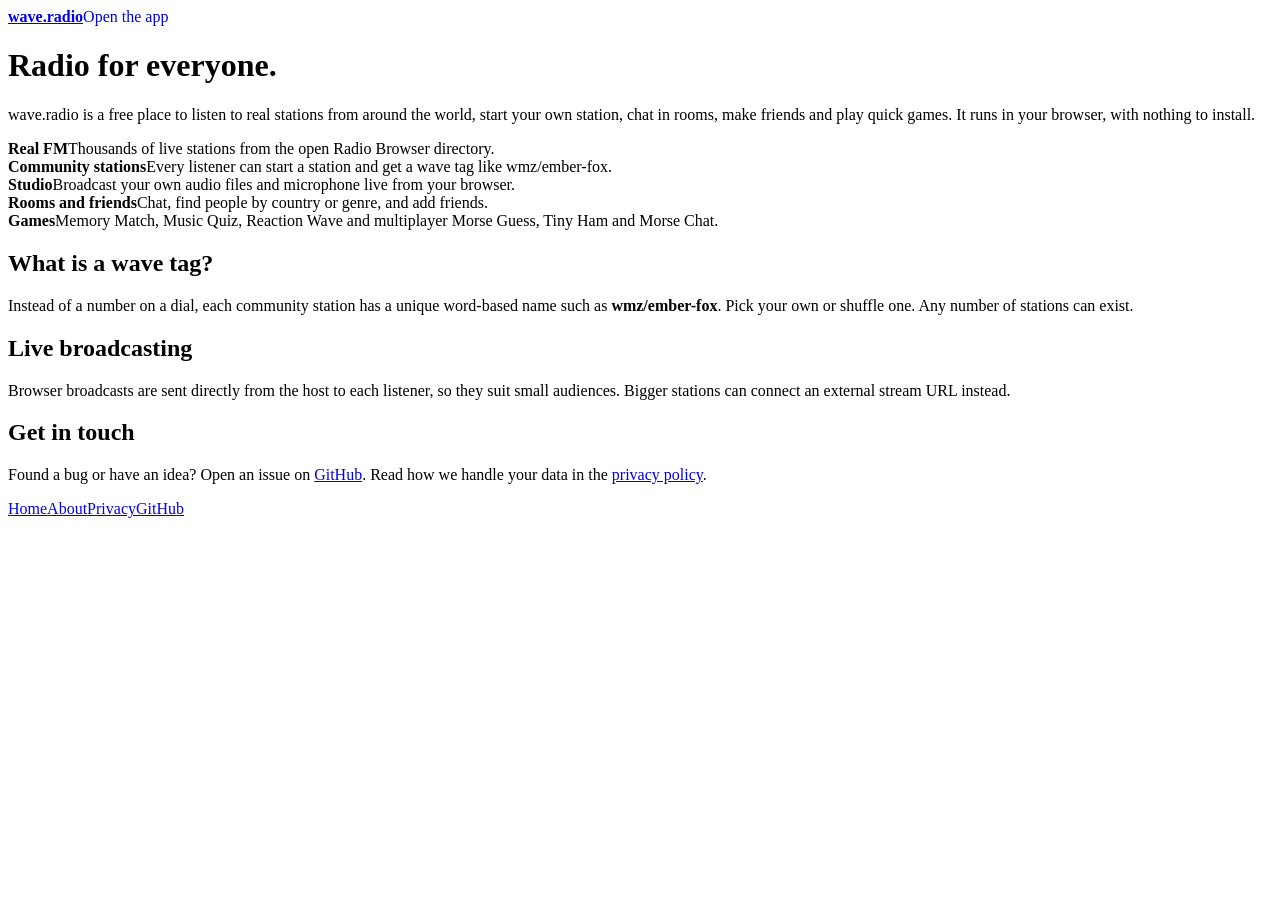
==== about.html @ 7b40af68 "Add files via upload" ====
<!DOCTYPE html>
<html lang="en">
<head>
<meta charset="utf-8">
<meta name="viewport" content="width=device-width, initial-scale=1, viewport-fit=cover">
<title>About · wave.radio</title>
<link rel="icon" href="assets/favicon.svg" type="image/svg+xml">
<link href="https://fonts.googleapis.com/css2?family=Bricolage+Grotesque:wght@600;800&family=DM+Sans:wght@400;500;700&display=swap" rel="stylesheet">
<link rel="stylesheet" href="css/style.css">
<link rel="stylesheet" href="css/animations.css">
<link rel="stylesheet" href="css/pages.css">
</head>
<body>
<div class="ph"><a href="index.html" aria-label="Back to wave.radio"><img src="assets/logo.svg" alt=""></a><b><a href="index.html">wave.radio</a></b><a class="btn sm" href="index.html" style="text-decoration:none">Open the app</a></div>
<main class="page">
<h1>Radio for everyone.</h1>
<p>wave.radio is a free place to listen to real stations from around the world, start your own station, chat in rooms, make friends and play quick games. It runs in your browser, with nothing to install.</p>
<div class="feats">
<div class="feat"><b>Real FM</b><span>Thousands of live stations from the open Radio Browser directory.</span></div>
<div class="feat"><b>Community stations</b><span>Every listener can start a station and get a wave tag like wmz/ember-fox.</span></div>
<div class="feat"><b>Studio</b><span>Broadcast your own audio files and microphone live from your browser.</span></div>
<div class="feat"><b>Rooms and friends</b><span>Chat, find people by country or genre, and add friends.</span></div>
<div class="feat"><b>Games</b><span>Memory Match, Music Quiz, Reaction Wave and multiplayer Morse Guess, Tiny Ham and Morse Chat.</span></div>
</div>
<h2>What is a wave tag?</h2>
<p>Instead of a number on a dial, each community station has a unique word-based name such as <b>wmz/ember-fox</b>. Pick your own or shuffle one. Any number of stations can exist.</p>
<h2>Live broadcasting</h2>
<p>Browser broadcasts are sent directly from the host to each listener, so they suit small audiences. Bigger stations can connect an external stream URL instead.</p>
<h2>Get in touch</h2>
<p>Found a bug or have an idea? Open an issue on <a href="https://github.com/adarshadada/Music-website/issues">GitHub</a>. Read how we handle your data in the <a href="privacy.html">privacy policy</a>.</p>
</main>
<div class="foot"><a href="index.html">Home</a><a href="about.html">About</a><a href="privacy.html">Privacy</a><a href="https://github.com/adarshadada/Music-website">GitHub</a></div>
</body>
</html>
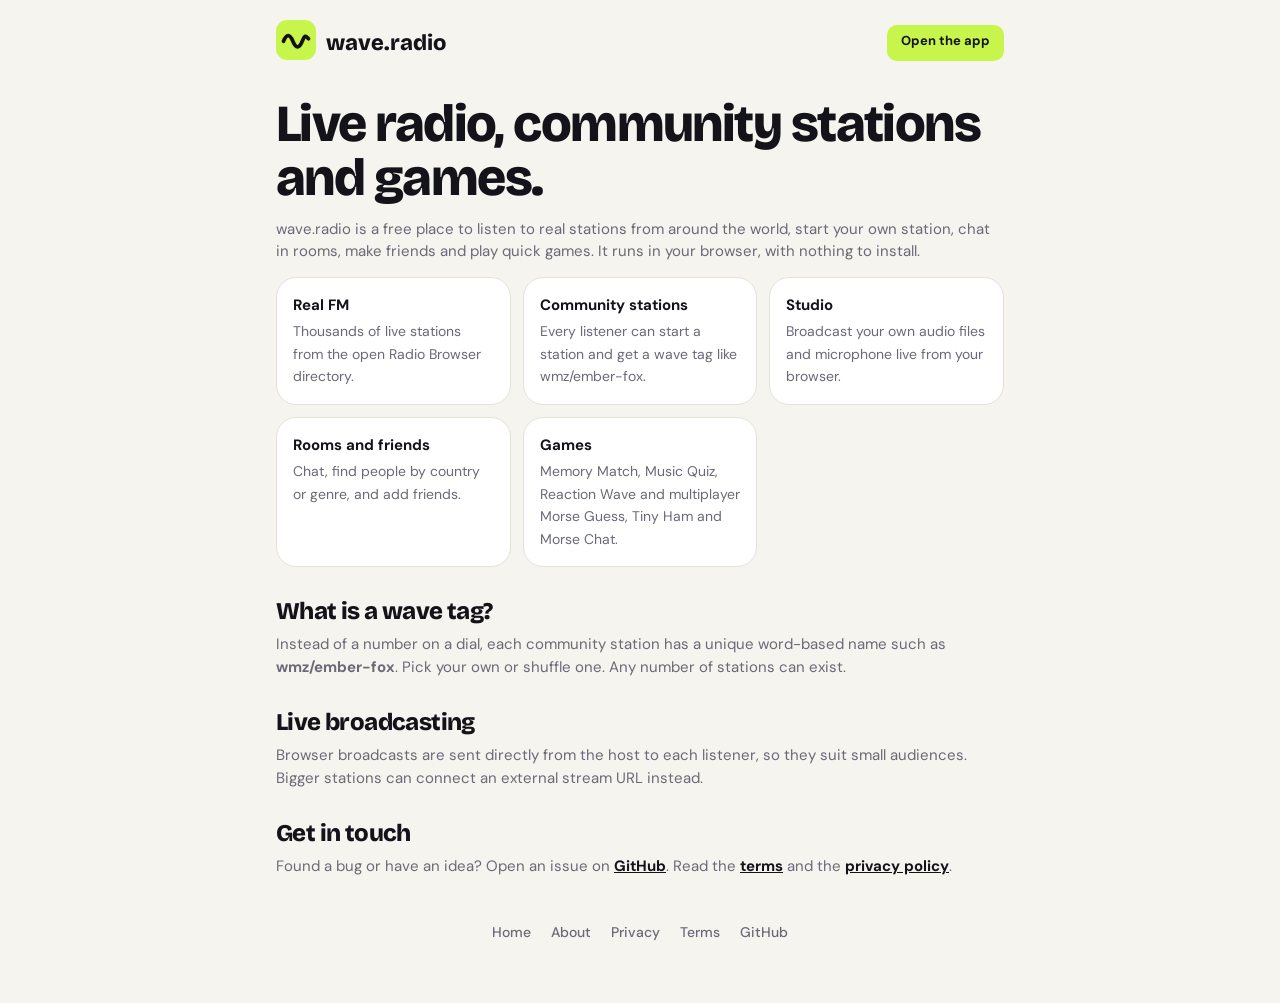
==== commit 62437ee7: "Unzip project" ====
--- a/about.html
+++ b/about.html
@@ -5,6 +5,8 @@
 <meta name="viewport" content="width=device-width, initial-scale=1, viewport-fit=cover">
 <title>About · wave.radio</title>
 <link rel="icon" href="assets/favicon.svg" type="image/svg+xml">
+<link rel="icon" href="assets/favicon-32.png" sizes="32x32" type="image/png">
+<link rel="apple-touch-icon" href="assets/apple-touch-icon.png">
 <link href="https://fonts.googleapis.com/css2?family=Bricolage+Grotesque:wght@600;800&family=DM+Sans:wght@400;500;700&display=swap" rel="stylesheet">
 <link rel="stylesheet" href="css/style.css">
 <link rel="stylesheet" href="css/animations.css">
@@ -13,7 +15,7 @@
 <body>
 <div class="ph"><a href="index.html" aria-label="Back to wave.radio"><img src="assets/logo.svg" alt=""></a><b><a href="index.html">wave.radio</a></b><a class="btn sm" href="index.html" style="text-decoration:none">Open the app</a></div>
 <main class="page">
-<h1>Radio for everyone.</h1>
+<h1>Live radio, community stations and games.</h1>
 <p>wave.radio is a free place to listen to real stations from around the world, start your own station, chat in rooms, make friends and play quick games. It runs in your browser, with nothing to install.</p>
 <div class="feats">
 <div class="feat"><b>Real FM</b><span>Thousands of live stations from the open Radio Browser directory.</span></div>
@@ -27,8 +29,8 @@
 <h2>Live broadcasting</h2>
 <p>Browser broadcasts are sent directly from the host to each listener, so they suit small audiences. Bigger stations can connect an external stream URL instead.</p>
 <h2>Get in touch</h2>
-<p>Found a bug or have an idea? Open an issue on <a href="https://github.com/adarshadada/Music-website/issues">GitHub</a>. Read how we handle your data in the <a href="privacy.html">privacy policy</a>.</p>
+<p>Found a bug or have an idea? Open an issue on <a href="https://github.com/adarshadada/Music-website/issues">GitHub</a>. Read the <a href="terms.html">terms</a> and the <a href="privacy.html">privacy policy</a>.</p>
 </main>
-<div class="foot"><a href="index.html">Home</a><a href="about.html">About</a><a href="privacy.html">Privacy</a><a href="https://github.com/adarshadada/Music-website">GitHub</a></div>
+<div class="foot"><a href="index.html">Home</a><a href="about.html">About</a><a href="privacy.html">Privacy</a><a href="terms.html">Terms</a><a href="https://github.com/adarshadada/Music-website">GitHub</a></div>
 </body>
 </html>
--- a/css/style.css
+++ b/css/style.css
@@ -0,0 +1,179 @@
+/* wave.radio · style.css
+   Base styles. Mobile first: this file is the phone layout.
+   Load order in index.html: style.css, animations.css, website.css (wide screens). */
+
+:root{--bg:#f5f4ef;--card:#fff;--ink:#14131a;--mute:#6b6977;--line:#e4e2da;--accent:#c8f54b;--on:#14131a}
+@media (prefers-color-scheme:dark){:root:not([data-theme="light"]){--bg:#0c0c10;--card:#16161c;--ink:#f3f2f7;--mute:#9694a3;--line:#26262f}}
+:root[data-theme="dark"]{--bg:#0c0c10;--card:#16161c;--ink:#f3f2f7;--mute:#9694a3;--line:#26262f}
+*{box-sizing:border-box;margin:0}
+:root{padding-top:env(safe-area-inset-top,0px)}
+html{scroll-padding-top:env(safe-area-inset-top,0px)}
+body{background:var(--bg);color:var(--ink);font:400 15px/1.5 'DM Sans',system-ui,sans-serif;max-width:900px;margin:auto;padding:14px 16px calc(120px + env(safe-area-inset-bottom,0px))}
+h2,.disp{font-family:'Bricolage Grotesque','DM Sans',system-ui,sans-serif;letter-spacing:-.025em}
+button,input,textarea,select{font:inherit;color:inherit}button{cursor:pointer;border:0;background:none}
+:focus-visible{outline:3px solid var(--accent);outline-offset:2px}
+header{display:flex;align-items:center;gap:10px;padding:4px 0 16px}
+.brand{display:flex;align-items:center;gap:10px;font-weight:800;font-size:22px;flex:1}
+.mark{width:38px;height:38px;flex:none}.mark svg,.lg svg,.ban svg,.pv svg{width:100%;height:100%;display:block}
+.btn{background:var(--accent);color:var(--on);font-weight:700;padding:10px 18px;border-radius:10px}
+.btn.ghost{background:transparent;border:1.5px solid var(--line);color:var(--ink)}.btn.sm{padding:6px 14px;font-size:13px}
+.me{display:flex;align-items:center;gap:8px;border:1px solid var(--line);background:var(--card);border-radius:10px;padding:4px 14px 4px 4px;font-weight:500}
+.me.out{padding:8px 16px}.me .mark{width:30px;height:30px;border-radius:50%;overflow:hidden}.me img{width:30px;height:30px;border-radius:50%;object-fit:cover}
+.seg{display:flex;gap:4px;background:var(--card);border:1px solid var(--line);border-radius:14px;padding:4px;margin-bottom:16px}
+.seg button{flex:1;padding:9px 4px;border-radius:10px;font-weight:700;color:var(--mute)}
+.seg button.on{background:var(--accent);color:var(--on)}
+.tab{display:none}.tab.on{display:block}
+.sh{display:flex;align-items:center;gap:10px;margin-bottom:12px}.sh h2{flex:1;font-size:28px}
+.lead{color:var(--mute);margin:-6px 0 14px;max-width:60ch}
+input,textarea,select{width:100%;background:var(--card);border:1.5px solid var(--line);border-radius:14px;padding:11px 14px}
+input[type=color]{padding:2px;height:44px;width:70px;cursor:pointer}input[type=checkbox]{width:auto}input[type=range]{padding:0;accent-color:var(--accent)}
+.chips{display:flex;gap:8px;overflow-x:auto;padding:12px 0 4px;scrollbar-width:none}
+.chips button{flex:none;border-radius:10px;padding:6px 14px;background:var(--card);border:1px solid var(--line);font-weight:500}
+.chips button.on{background:var(--ink);color:var(--bg);border-color:var(--ink)}
+.grid{display:grid;grid-template-columns:repeat(auto-fill,minmax(160px,1fr));gap:12px;margin-top:12px}
+.grid.big{grid-template-columns:repeat(auto-fill,minmax(250px,1fr))}
+.card{background:var(--card);border:1px solid var(--line);border-radius:20px;overflow:hidden;text-align:left;display:flex;flex-direction:column}
+.card.on{border-color:var(--ink);box-shadow:0 0 0 2px var(--ink)}
+.card.real{padding:12px;gap:10px}
+.lg{width:52px;height:52px;border-radius:16px;overflow:hidden;flex:none;background:var(--line)}
+.lg img,.ban img,.pv img{width:100%;height:100%;object-fit:cover;display:block}
+.ban{height:84px;overflow:hidden}
+.cb{padding:0 14px 14px;margin-top:-26px;display:flex;flex-direction:column;gap:3px}
+.cb .lg{border:3px solid var(--card);width:56px;height:56px;margin-bottom:4px}
+.cb b,.real b{line-height:1.25;display:block}.cb span,.real span{color:var(--mute);font-size:13px}
+.cb p{color:var(--mute);font-size:13px;display:-webkit-box;-webkit-line-clamp:2;-webkit-box-orient:vertical;overflow:hidden}
+.tag{font-weight:700;font-size:13px;padding:2px 10px;border-radius:6px;align-self:flex-start;margin-top:2px}
+.live{background:#ff3b5c;color:#fff;font-size:11px;font-weight:700;padding:2px 8px;border-radius:6px;margin-left:6px}
+.row{display:flex;gap:12px;align-items:center;background:var(--card);border:1px solid var(--line);border-radius:18px;padding:12px 14px;margin-bottom:10px;width:100%;text-align:left}
+.row .t{flex:1;min-width:0}.row b{display:block}.row span{color:var(--mute);font-size:13px}
+.hash{width:44px;height:44px;border-radius:14px;background:var(--accent);color:var(--on);display:grid;place-items:center;font-weight:800;flex:none}
+.empty,.note{color:var(--mute);padding:16px;border:1.5px dashed var(--line);border-radius:18px}
+.more{display:block;margin:16px auto 0}
+.studio{background:var(--card);border:1px solid var(--line);border-radius:24px;overflow:hidden}
+.studio .ban{height:130px}.studio .in{padding:0 18px 18px;margin-top:-34px}.studio .lg{border:4px solid var(--card);width:72px;height:72px;border-radius:22px}
+.panel{border:1px solid var(--line);border-radius:18px;padding:14px;margin-top:14px}
+.panel h3{font-size:16px;margin-bottom:8px}
+.ctl{display:flex;gap:10px;align-items:center;flex-wrap:wrap;margin-top:8px}
+.q{display:flex;align-items:center;gap:8px;padding:8px 0;border-top:1px solid var(--line)}.q span{flex:1;overflow:hidden;text-overflow:ellipsis;white-space:nowrap}
+.player{position:fixed;left:12px;right:12px;bottom:calc(10px + env(safe-area-inset-bottom,0px));max-width:876px;margin:auto;background:var(--ink);color:var(--bg);border-radius:22px;padding:10px 12px;display:none;align-items:center;gap:12px}
+.player.on{display:flex}.player .lg{width:46px;height:46px;border-radius:14px}.player .t{flex:1;min-width:0}
+.player b,.player small{display:block;white-space:nowrap;overflow:hidden;text-overflow:ellipsis}.player small{opacity:.65;font-size:12px}
+.player button.pb{width:44px;height:44px;border-radius:12px;background:var(--accent);color:var(--on);font-weight:800}
+.player button.sb{color:var(--bg);opacity:.8;padding:8px;font-weight:700}
+#toast{position:fixed;left:0;right:0;bottom:calc(86px + env(safe-area-inset-bottom,0px));text-align:center;pointer-events:none}
+#toast span{background:var(--card);border:1px solid var(--line);padding:8px 16px;border-radius:10px;display:none}
+dialog{border:0;border-radius:26px;background:var(--bg);color:var(--ink);padding:22px;width:min(480px,calc(100vw - 24px));max-height:90vh}
+dialog::backdrop{background:rgba(8,8,12,.7)}dialog h3{font-size:24px;margin-bottom:6px}
+label{display:block;font-weight:500;margin:14px 0 5px;font-size:14px}
+.acts{display:flex;gap:10px;margin-top:18px;justify-content:flex-end}
+.msg{font-size:13px;color:var(--mute);margin-top:8px}
+.vh{position:fixed;left:-9999px;width:1px;height:1px;opacity:0}
+.imgf{display:flex;gap:12px;align-items:center}.pv{border-radius:16px;overflow:hidden;background:var(--line);flex:none}
+.imgf.a .pv{width:72px;height:72px}.imgf.b .pv{width:150px;height:56px}.ib{display:flex;gap:8px;flex-wrap:wrap}
+.two{display:flex;gap:10px}.two>*{flex:1}.two>.fit{flex:none}
+.chat{height:260px;overflow:auto;background:var(--card);border:1px solid var(--line);border-radius:18px;padding:10px;display:flex;flex-direction:column;gap:6px}
+.chat p{max-width:85%;background:var(--bg);padding:6px 12px;border-radius:16px;border:1px solid var(--line)}
+.chat p.me{align-self:flex-end;background:var(--accent);color:var(--on);border-color:var(--accent)}
+.chat p i{display:block;font-size:11px;opacity:.65;font-style:normal}
+.seg{position:sticky;top:8px;z-index:5}
+.card,.row,.btn,.chips button{transition:transform .15s,border-color .15s,background .15s}
+.card:hover,.row:hover{transform:translateY(-2px);border-color:var(--ink)}
+.btn:active{transform:scale(.97)}
+.sh h2{font-size:34px;line-height:1.05}
+.onair{display:flex;gap:10px;overflow-x:auto;padding:2px 0 12px;scrollbar-width:none}.onair:empty{display:none}
+.onair button{flex:none;display:flex;align-items:center;gap:10px;background:var(--card);border:1px solid var(--line);border-radius:10px;padding:5px 16px 5px 5px;font-weight:500}
+.onair .lg{display:block;width:34px;height:34px;border-radius:50%}
+.dot{width:9px;height:9px;border-radius:50%;background:#ff3b5c;animation:pulse 1.4s infinite;flex:none}
+@keyframes pulse{50%{opacity:.25}}
+.eq{display:none;gap:3px;align-items:flex-end;height:18px}.player.playing .eq{display:flex}
+.eq i{width:3px;height:4px;background:var(--accent);border-radius:2px;animation:eq .9s ease-in-out infinite alternate}
+.eq i:nth-child(2){animation-delay:.2s}.eq i:nth-child(3){animation-delay:.4s}.eq i:nth-child(4){animation-delay:.1s}
+@keyframes eq{to{height:18px}}
+.onbar{display:flex;align-items:center;gap:12px;background:var(--ink);color:var(--bg);border-radius:18px;padding:12px 14px;margin-top:14px}
+.onbar.off{background:var(--card);color:var(--ink);border:1px solid var(--line)}.onbar.off .dot{background:var(--mute);animation:none}
+.onbar b{flex:1}
+.tog{display:flex;gap:12px;align-items:flex-start;margin:12px 0 0;padding:12px 14px;border:1px solid var(--line);border-radius:16px;cursor:pointer;font-weight:500}
+.tog input{width:20px;height:20px;margin-top:2px;accent-color:var(--accent);flex:none}
+.tog small{display:block;color:var(--mute);font-weight:400}
+.onbar{flex-wrap:wrap}.onbar .btn{margin-left:auto}
+@media (max-width:480px){.onbar .btn{width:100%;padding:12px;margin-top:4px}}
+.seg button{font-size:13px}
+.player button.up{color:var(--bg);border:1.5px solid currentColor;border-radius:10px;padding:6px 12px;font-weight:700}
+.player button.up.on{background:var(--accent);color:var(--on);border-color:var(--accent)}
+.pf{display:grid;grid-template-columns:1fr 1fr;gap:10px;margin-top:10px}
+.prow{display:flex;gap:12px;align-items:center;background:var(--card);border:1px solid var(--line);border-radius:20px;padding:12px;margin-bottom:10px}
+.prow .av{width:52px;height:52px;border-radius:50%;overflow:hidden;flex:none;background:var(--line)}
+.prow .av svg,.prow .av img{width:100%;height:100%;object-fit:cover;display:block}
+.prow .t{flex:1;min-width:0}.prow small{color:var(--mute);display:block;overflow:hidden;text-overflow:ellipsis;white-space:nowrap}
+.acts2{display:flex;flex-direction:column;gap:6px}
+body{padding-bottom:calc(190px + env(safe-area-inset-bottom,0px))}
+.seg{position:fixed;left:50%;transform:translateX(-50%);bottom:0;top:auto;width:100%;max-width:900px;z-index:20;margin:0;border-radius:0;border:0;border-top:1px solid var(--line);background:var(--card);padding:6px 6px calc(6px + env(safe-area-inset-bottom,0px));gap:2px}
+.seg button{display:flex;flex-direction:column;align-items:center;gap:3px;font-size:11px;border-radius:14px;padding:4px 0;background:none;color:var(--mute)}
+.seg button svg{width:22px;height:22px;box-sizing:content-box;padding:4px 14px;border-radius:10px}
+.seg button.on{background:none;color:var(--ink)}.seg button.on svg{background:var(--accent);color:var(--on)}
+.player{bottom:calc(76px + env(safe-area-inset-bottom,0px))}
+#toast{bottom:calc(150px + env(safe-area-inset-bottom,0px))}
+.net{font-size:12px;font-weight:700;padding:4px 10px;border-radius:6px;border:1px solid var(--line)}
+.net.bad{background:#ff3b5c;color:#fff;border-color:#ff3b5c}
+.danger{color:#ff3b5c!important;border-color:#ff3b5c!important}
+body{max-width:720px}.card{border-radius:24px}.sh h2{font-size:36px}.mark{width:42px;height:42px}
+.sub{display:flex;gap:8px;margin:0 0 16px}.sub[hidden]{display:none}
+.sub button{flex:1;padding:10px;border-radius:14px;font-weight:700;color:var(--mute);background:var(--card);border:1px solid var(--line)}
+.sub button.on{background:var(--ink);color:var(--bg);border-color:var(--ink)}
+.hero2{background:var(--accent);color:#14131a;border-radius:30px;padding:24px 22px;position:relative;overflow:hidden}
+.hero2 .decor{position:absolute;right:-30px;top:10px;width:230px;opacity:.12}
+.hero2 small{font-weight:700;opacity:.7}.hero2 h1{font-size:clamp(32px,9vw,46px);line-height:1.05;margin:6px 0 8px;position:relative}
+.hero2 p{max-width:34ch;position:relative}.hero2 .ctl{position:relative;margin-top:16px}
+.btn.dark{background:#14131a;color:#fff}.btn.ghost2{background:transparent;color:#14131a;border:1.5px solid #14131a}
+.sec{display:flex;align-items:baseline;justify-content:space-between;margin:28px 0 12px}.sec h3{font-size:24px}.sec button{color:var(--mute);font-weight:700}
+.hs{display:flex;gap:12px;overflow-x:auto;scrollbar-width:none;margin:0 -16px;padding:0 16px 4px}.hs .card{flex:none;width:210px}.hs .empty{flex:1}
+.gcard{border-radius:26px;padding:18px;display:flex;flex-direction:column;gap:4px;text-align:left;min-height:150px;flex:none}
+.hs .gcard{width:190px}.gcard .ge{font-size:36px}.gcard b{font-size:18px}.gcard small{opacity:.85}.gcard i{font-style:normal;font-weight:700;margin-top:auto;padding-top:8px}
+.ad{border-radius:22px;padding:16px;display:flex;flex-direction:column;gap:6px;margin:18px 0;align-items:flex-start;border:1px solid var(--line)}
+.ad .spon{font-size:11px;font-weight:700;opacity:.7;text-transform:uppercase;letter-spacing:.06em}.ad span{max-width:44ch}
+.mem{display:grid;grid-template-columns:repeat(4,1fr);gap:8px;margin-top:10px}
+.mc{aspect-ratio:1;border-radius:16px;background:var(--card);border:1px solid var(--line);font-size:28px;font-weight:800}
+.mc.up{background:var(--accent);color:#14131a}.mc.ok{background:var(--ink);color:var(--bg)}
+.opt{display:block;width:100%;text-align:left;padding:12px 14px;border-radius:14px;border:1.5px solid var(--line);background:var(--card);margin-bottom:8px;font-weight:500}
+.opt.ok{border-color:#1db954;background:rgba(29,185,84,.18)}.opt.no{border-color:#ff3b5c;background:rgba(255,59,92,.18)}
+.tap{height:230px;border-radius:26px;display:grid;place-items:center;text-align:center;padding:10px;font:800 24px 'Bricolage Grotesque',sans-serif;background:var(--card);border:1px solid var(--line);user-select:none;cursor:pointer}
+.tap.w{background:#ff3b5c;color:#fff}.tap.g{background:var(--accent);color:#14131a}
+.onbar:not(.off){background:#14131a;color:#fff;border:1px solid #2d2d38}
+.onbar .btn{flex:none}
+@media (prefers-reduced-motion:reduce){*{scroll-behavior:auto!important}.dot,.eq i{animation:none!important}}
+
+/* ===== Mobile friendly extras ===== */
+html{-webkit-text-size-adjust:100%;text-size-adjust:100%}
+*{-webkit-tap-highlight-color:transparent}
+button,a,label,select,input,textarea{touch-action:manipulation}
+body{min-height:100vh;min-height:100dvh;overflow-x:hidden;overscroll-behavior-y:none;-webkit-font-smoothing:antialiased}
+img,svg,video{max-width:100%}
+input,select,textarea{font-size:16px}                 /* stops iOS zooming into fields */
+.btn,.chips button,.sub button{min-height:44px}        /* comfortable thumb targets */
+.btn.sm,.b{min-height:36px}
+.seg button{min-height:52px}
+dialog{max-height:88vh;max-height:88dvh;overflow:auto;overscroll-behavior:contain}
+.hs,.chips,.onair,.tabs{-webkit-overflow-scrolling:touch;scroll-snap-type:x proximity}
+.hs>*,.chips>*,.onair>*{scroll-snap-align:start}
+@media (max-width:480px){
+  body{padding-left:14px;padding-right:14px}
+  .grid{grid-template-columns:repeat(2,minmax(0,1fr));gap:10px}
+  .grid.big{grid-template-columns:1fr}
+  .hs{margin:0 -14px;padding:0 14px 4px}
+  .hero2{border-radius:26px;padding:20px 18px}
+  .sh h2{font-size:30px}
+  .acts{flex-direction:column-reverse}.acts .btn{width:100%}
+  .prow{flex-wrap:wrap}.prow .acts2{flex-direction:row;width:100%}
+  .player{left:8px;right:8px;gap:8px}
+}
+@media (max-width:360px){
+  .seg button span{font-size:10px}
+  .brand{font-size:19px}
+}
+@media (orientation:landscape) and (max-height:480px){
+  .seg button{flex-direction:row;justify-content:center;min-height:44px}
+  body{padding-bottom:calc(150px + env(safe-area-inset-bottom,0px))}
+}
+
+/* footer links */
+.foot{display:flex;gap:20px;justify-content:center;flex-wrap:wrap;margin:44px 0 0;color:var(--mute);font-size:14px}.foot a{color:inherit;text-decoration:none;font-weight:500}.foot a:hover{color:var(--ink)}
--- a/css/animations.css
+++ b/css/animations.css
@@ -0,0 +1,54 @@
+/* wave.radio · animations.css
+   Motion only. Respects "reduce motion". Loaded after style.css. */
+:root{--ease:cubic-bezier(.2,.8,.2,1)}
+
+@keyframes tabIn{from{opacity:0;transform:translateY(10px)}to{opacity:1;transform:none}}
+@keyframes rise{from{opacity:0;transform:translateY(14px) scale(.98)}to{opacity:1;transform:none}}
+@keyframes popIn{from{opacity:0;transform:translateY(12px) scale(.96)}to{opacity:1;transform:none}}
+@keyframes fadeIn{from{opacity:0}to{opacity:1}}
+@keyframes slideUp{from{opacity:0;transform:translateY(24px)}to{opacity:1;transform:none}}
+@keyframes drift{from{transform:translateX(0) rotate(0)}to{transform:translateX(-36px) rotate(-2deg)}}
+@keyframes blink{50%{opacity:.5}}
+@keyframes bounce{0%{transform:scale(.92)}60%{transform:scale(1.05)}100%{transform:scale(1)}}
+@keyframes shake{20%,60%{transform:translateX(-6px)}40%,80%{transform:translateX(6px)}}
+@keyframes spin{to{transform:rotate(360deg)}}
+
+/* page + list entrances (backwards fill so hover transforms still work afterwards) */
+.tab.on{animation:fadeIn .2s ease}
+.grid>*,.hs>*,.row,.prow,.q{animation:fadeIn .25s ease backwards}
+
+
+/* dialogs, player, toast */
+dialog[open]{animation:popIn .28s var(--ease)}
+dialog[open]::backdrop{animation:fadeIn .25s ease}
+.player.on{animation:slideUp .35s var(--ease)}
+#toast span{animation:popIn .25s var(--ease)}
+
+/* navigation + buttons */
+.seg button svg{transition:background .25s var(--ease),color .25s var(--ease),transform .2s var(--ease)}
+.seg button:active svg{transform:scale(.86)}
+.sub button{transition:background .2s,color .2s,transform .15s}
+.btn,.b,.chips button{transition:transform .15s var(--ease),filter .15s,background .2s,border-color .2s}
+.btn:active,.b:active,.chips button:active{transform:scale(.96)}
+
+/* live + status */
+.live{animation:blink 1.6s ease-in-out infinite}
+.card.on{animation:bounce .3s var(--ease)}
+.skeleton{background:var(--line);border-radius:16px;min-height:80px;animation:blink 1.2s ease-in-out infinite}
+.spin{animation:spin .8s linear infinite}
+
+/* games */
+.gcard{transition:transform .2s var(--ease)}.gcard:active{transform:scale(.97)}
+.mc{transition:transform .2s var(--ease),background .2s,color .2s}.mc:active{transform:scale(.92)}
+.mc.up{animation:bounce .3s var(--ease)}.mc.ok{animation:bounce .45s var(--ease)}
+.opt{transition:background .2s,border-color .2s,transform .15s}.opt:active{transform:scale(.98)}
+.opt.ok{animation:bounce .35s var(--ease)}.opt.no{animation:shake .4s}
+.tap{transition:background .15s,transform .1s}.tap:active{transform:scale(.98)}.tap.g{animation:bounce .2s var(--ease)}
+
+@media (hover:hover){
+  .btn:hover{filter:brightness(1.06)}
+  .card:hover,.row:hover,.gcard:hover{transform:translateY(-3px)}
+}
+@media (prefers-reduced-motion:reduce){
+  *,*::before,*::after{animation-duration:.01ms!important;animation-iteration-count:1!important;transition-duration:.01ms!important;scroll-behavior:auto!important}
+}
--- a/css/pages.css
+++ b/css/pages.css
@@ -0,0 +1,9 @@
+/* wave.radio · css/pages.css · About and Privacy pages */
+body{padding-bottom:60px;max-width:760px;overscroll-behavior-y:auto}
+.ph{display:flex;align-items:center;gap:10px;padding:6px 0 22px}.ph a{color:inherit;text-decoration:none}.ph img{width:40px;height:40px}.ph b{font:800 22px 'Bricolage Grotesque',sans-serif;flex:1}
+.page h1{font:800 clamp(34px,8vw,52px)/1.05 'Bricolage Grotesque',sans-serif;letter-spacing:-.03em;margin:8px 0 12px}
+.page h2{font:800 24px 'Bricolage Grotesque',sans-serif;margin:30px 0 8px}
+.page p,.page li{color:var(--mute);margin-bottom:10px}.page ul{padding-left:20px}.page a{color:var(--ink);font-weight:700}
+.feats{display:grid;grid-template-columns:repeat(auto-fill,minmax(210px,1fr));gap:12px;margin-top:14px}
+.feat{background:var(--card);border:1px solid var(--line);border-radius:20px;padding:16px}.feat b{display:block;margin-bottom:4px}.feat span{color:var(--mute);font-size:14px}
+.stamp{color:var(--mute);font-size:13px}
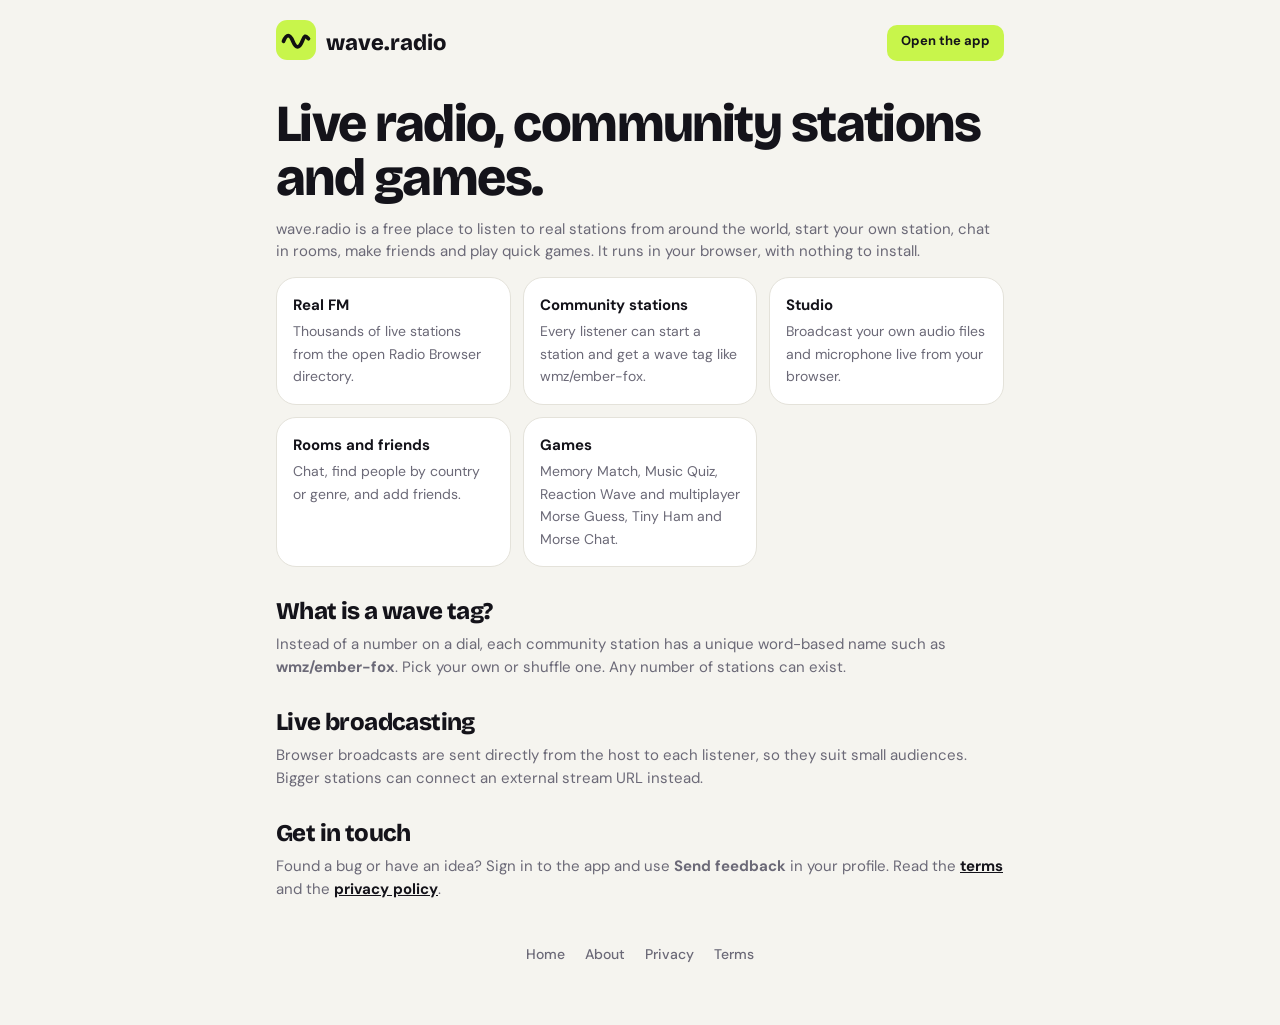
==== commit 3c594ca9: "Unzip project" ====
--- a/about.html
+++ b/about.html
@@ -29,8 +29,8 @@
 <h2>Live broadcasting</h2>
 <p>Browser broadcasts are sent directly from the host to each listener, so they suit small audiences. Bigger stations can connect an external stream URL instead.</p>
 <h2>Get in touch</h2>
-<p>Found a bug or have an idea? Open an issue on <a href="https://github.com/adarshadada/Music-website/issues">GitHub</a>. Read the <a href="terms.html">terms</a> and the <a href="privacy.html">privacy policy</a>.</p>
+<p>Found a bug or have an idea? Sign in to the app and use <b>Send feedback</b> in your profile. Read the <a href="terms.html">terms</a> and the <a href="privacy.html">privacy policy</a>.</p>
 </main>
-<div class="foot"><a href="index.html">Home</a><a href="about.html">About</a><a href="privacy.html">Privacy</a><a href="terms.html">Terms</a><a href="https://github.com/adarshadada/Music-website">GitHub</a></div>
+<div class="foot"><a href="index.html">Home</a><a href="about.html">About</a><a href="privacy.html">Privacy</a><a href="terms.html">Terms</a></div>
 </body>
 </html>
